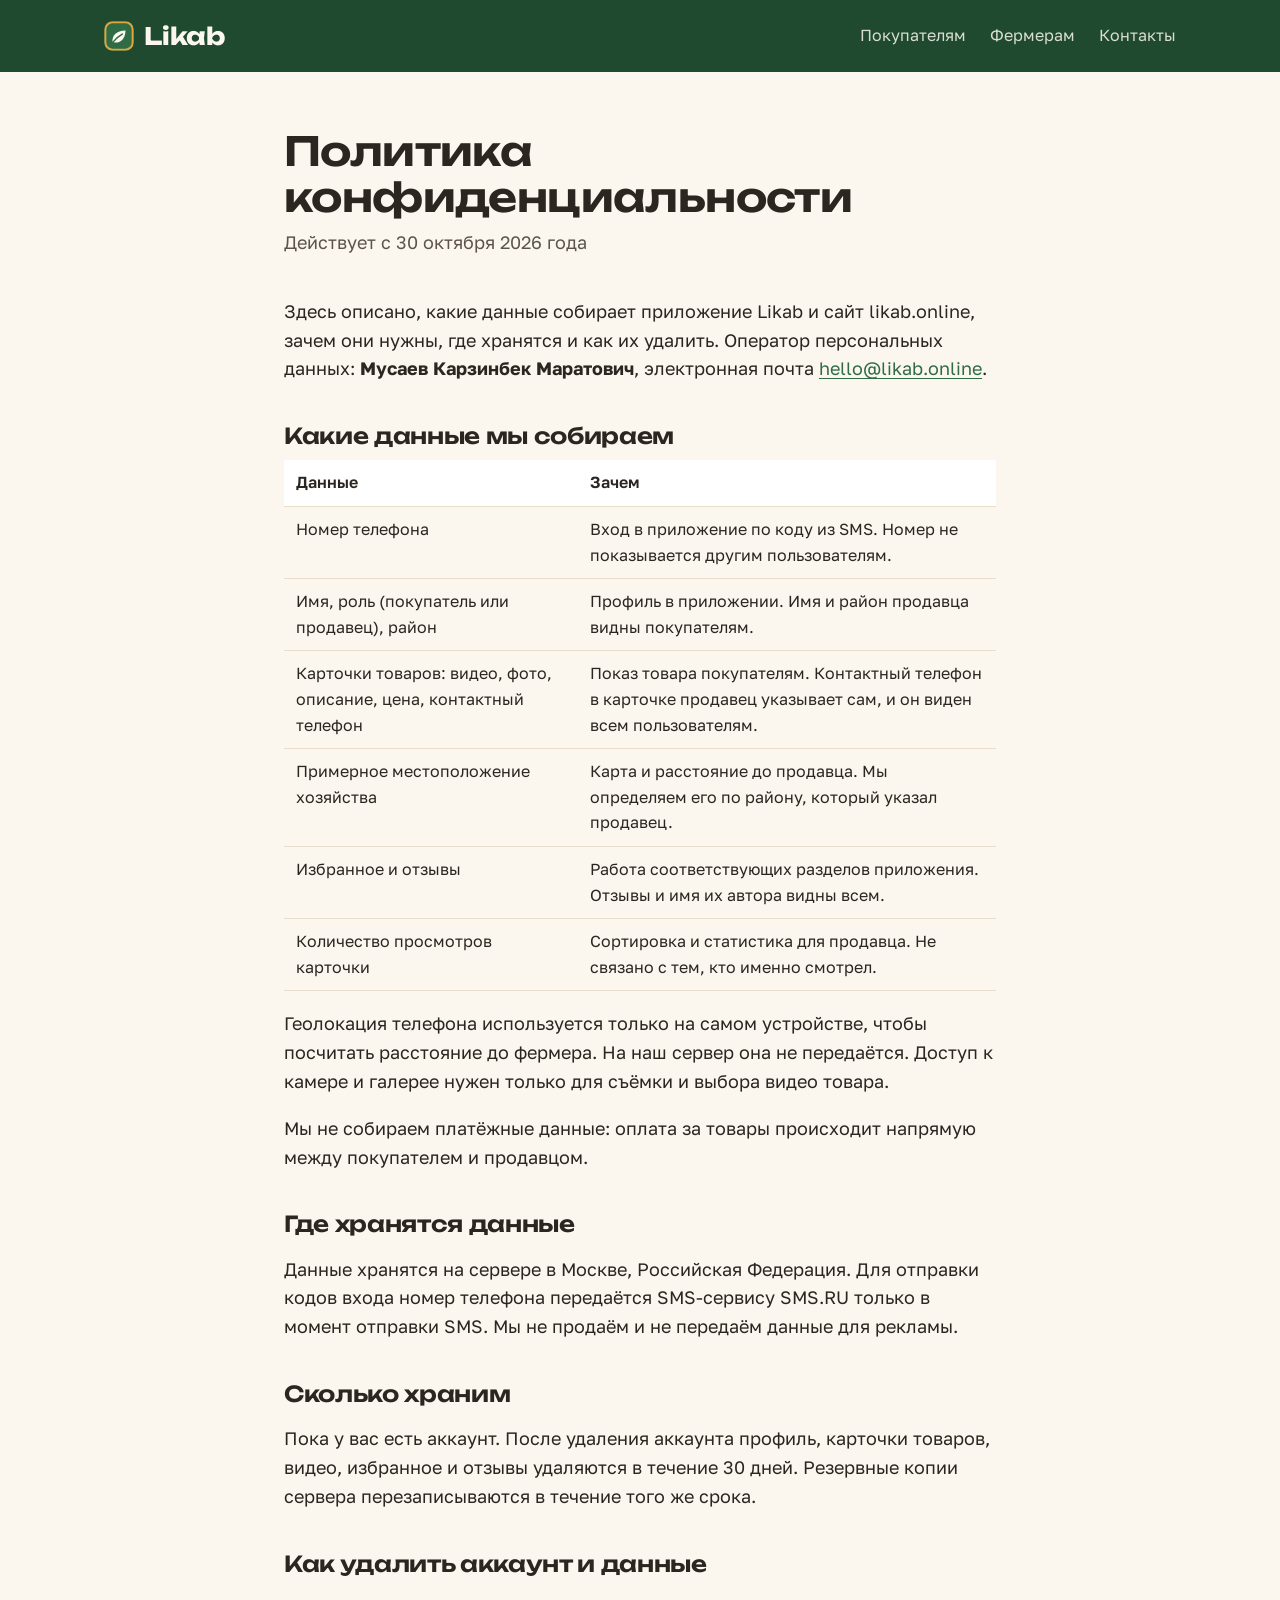
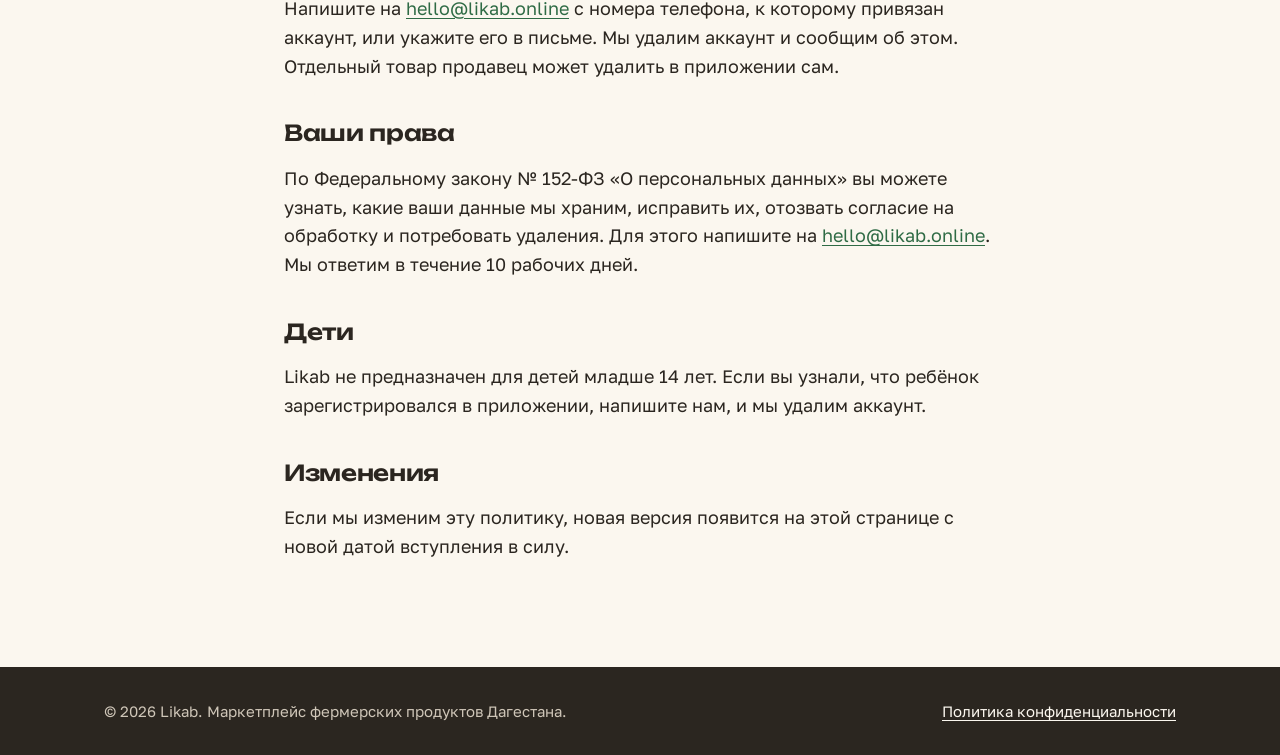
==== privacy.html @ 3a9e5cb6 "Add files via upload" ====
<!doctype html>
<html lang="ru">
<head>
<meta charset="utf-8">
<meta name="viewport" content="width=device-width, initial-scale=1">
<link rel="icon" href="data:image/svg+xml,%3Csvg xmlns=%27http://www.w3.org/2000/svg%27 viewBox=%270 0 32 32%27%3E%3Crect width=%2732%27 height=%2732%27 rx=%279%27 fill=%27%232F6B45%27/%3E%3Cpath d=%27M9 21c0-6 4-10.5 14-11-0.5 9-5 13-11 13-1 0-2-.4-3-1.2%27 fill=%27%23FBF7EF%27/%3E%3C/svg%3E">
<link rel="preconnect" href="https://fonts.googleapis.com">
<link rel="preconnect" href="https://fonts.gstatic.com" crossorigin>
<link href="https://fonts.googleapis.com/css2?family=Golos+Text:wght@400;600;700&family=Unbounded:wght@600;700&display=swap" rel="stylesheet">
<link rel="stylesheet" href="/styles.css">
<title>Политика конфиденциальности — Likab</title>
<meta name="description" content="Какие данные собирает приложение Likab, зачем и как их удалить.">
</head>
<body>
<header class="top">
  <div class="wrap">
    <a class="wordmark" href="/"><svg viewBox="0 0 32 32" aria-hidden="true"><rect width="32" height="32" rx="9" fill="#2F6B45"/><rect x="1.5" y="1.5" width="29" height="29" rx="7.5" fill="none" stroke="#E3A63B" stroke-width="2"/><path d="M9 21c0-6 4-10.5 14-11-0.5 9-5 13-11 13-1 0-2-.4-3-1.2" fill="#FBF7EF"/><path d="M10 22c3-3.5 6-6 9.5-8" stroke="#2F6B45" stroke-width="1.6" fill="none" stroke-linecap="round"/></svg> Likab</a>
    <nav aria-label="Разделы">
      <a href="/#buyers" class="hide-sm">Покупателям</a>
      <a href="/#farmers">Фермерам</a>
      <a href="/#contacts">Контакты</a>
    </nav>
  </div>
</header>

<main class="doc">
  <div class="wrap">
    <h1>Политика конфиденциальности</h1>
    <p class="updated">Действует с 30 октября 2026 года</p>

    <p>Здесь описано, какие данные собирает приложение Likab и сайт likab.online, зачем они нужны, где хранятся и как их удалить. Оператор персональных данных: <b>Мусаев Карзинбек Маратович</b>, электронная почта <a href="mailto:hello@likab.online">hello@likab.online</a>.</p>

    <h2>Какие данные мы собираем</h2>
    <table>
      <tr><th>Данные</th><th>Зачем</th></tr>
      <tr><td>Номер телефона</td><td>Вход в приложение по коду из SMS. Номер не показывается другим пользователям.</td></tr>
      <tr><td>Имя, роль (покупатель или продавец), район</td><td>Профиль в приложении. Имя и район продавца видны покупателям.</td></tr>
      <tr><td>Карточки товаров: видео, фото, описание, цена, контактный телефон</td><td>Показ товара покупателям. Контактный телефон в карточке продавец указывает сам, и он виден всем пользователям.</td></tr>
      <tr><td>Примерное местоположение хозяйства</td><td>Карта и расстояние до продавца. Мы определяем его по району, который указал продавец.</td></tr>
      <tr><td>Избранное и отзывы</td><td>Работа соответствующих разделов приложения. Отзывы и имя их автора видны всем.</td></tr>
      <tr><td>Количество просмотров карточки</td><td>Сортировка и статистика для продавца. Не связано с тем, кто именно смотрел.</td></tr>
    </table>
    <p>Геолокация телефона используется только на самом устройстве, чтобы посчитать расстояние до фермера. На наш сервер она не передаётся. Доступ к камере и галерее нужен только для съёмки и выбора видео товара.</p>
    <p>Мы не собираем платёжные данные: оплата за товары происходит напрямую между покупателем и продавцом.</p>

    <h2>Где хранятся данные</h2>
    <p>Данные хранятся на сервере в Москве, Российская Федерация. Для отправки кодов входа номер телефона передаётся SMS-сервису SMS.RU только в момент отправки SMS. Мы не продаём и не передаём данные для рекламы.</p>

    <h2>Сколько храним</h2>
    <p>Пока у вас есть аккаунт. После удаления аккаунта профиль, карточки товаров, видео, избранное и отзывы удаляются в течение 30 дней. Резервные копии сервера перезаписываются в течение того же срока.</p>

    <h2>Как удалить аккаунт и данные</h2>
    <p>Напишите на <a href="mailto:hello@likab.online">hello@likab.online</a> с номера телефона, к которому привязан аккаунт, или укажите его в письме. Мы удалим аккаунт и сообщим об этом. Отдельный товар продавец может удалить в приложении сам.</p>

    <h2>Ваши права</h2>
    <p>По Федеральному закону № 152-ФЗ «О персональных данных» вы можете узнать, какие ваши данные мы храним, исправить их, отозвать согласие на обработку и потребовать удаления. Для этого напишите на <a href="mailto:hello@likab.online">hello@likab.online</a>. Мы ответим в течение 10 рабочих дней.</p>

    <h2>Дети</h2>
    <p>Likab не предназначен для детей младше 14 лет. Если вы узнали, что ребёнок зарегистрировался в приложении, напишите нам, и мы удалим аккаунт.</p>

    <h2>Изменения</h2>
    <p>Если мы изменим эту политику, новая версия появится на этой странице с новой датой вступления в силу.</p>
  </div>
</main>

<footer>
  <div class="wrap">
    <span>© 2026 Likab. Маркетплейс фермерских продуктов Дагестана.</span>
    <span><a href="/privacy.html">Политика конфиденциальности</a></span>
  </div>
</footer>
</body>
</html>
---- styles.css ----
:root {
  --green: #2F6B45;
  --green-deep: #1F4A30;
  --amber: #E3A63B;
  --milk: #FBF7EF;
  --ink: #2B2620;
  --ink-soft: #5C544A;
  --line: #E6DDCB;
  --white: #FFFFFF;
  --radius-lg: 28px;
  --radius-sm: 14px;
  --wrap: 1120px;
  --display: "Unbounded", "Golos Text", system-ui, sans-serif;
  --text: "Golos Text", system-ui, -apple-system, "Segoe UI", sans-serif;
}

* { box-sizing: border-box; }
html { -webkit-text-size-adjust: 100%; }
body {
  margin: 0;
  background: var(--milk);
  color: var(--ink);
  font-family: var(--text);
  font-size: 18px;
  line-height: 1.6;
}
img, svg { display: block; max-width: 100%; }
a { color: var(--green); text-underline-offset: 3px; }
a:focus-visible, .button:focus-visible {
  outline: 3px solid var(--amber);
  outline-offset: 3px;
  border-radius: 6px;
}

.wrap { width: 100%; max-width: var(--wrap); margin: 0 auto; padding: 0 24px; }

/* Шапка */
.top { background: var(--green-deep); color: var(--milk); }
.top .wrap {
  display: flex; align-items: center; justify-content: space-between;
  gap: 16px; min-height: 72px;
}
.wordmark {
  font-family: var(--display); font-weight: 700; font-size: 24px;
  color: var(--milk); text-decoration: none; letter-spacing: -0.01em;
  display: flex; align-items: center; gap: 10px;
}
.wordmark svg { width: 30px; height: 30px; }
.top nav { display: flex; gap: 24px; font-size: 16px; }
.top nav a { color: var(--milk); text-decoration: none; opacity: 0.85; }
.top nav a:hover { opacity: 1; text-decoration: underline; }

/* Первый экран */
.hero { background: var(--green-deep); color: var(--milk); position: relative; overflow: hidden; }
.hero .wrap {
  display: grid; grid-template-columns: 1.15fr 0.85fr; gap: 48px;
  align-items: center; padding-top: 56px; padding-bottom: 150px;
}
.hero h1 {
  font-family: var(--display); font-weight: 600;
  font-size: clamp(34px, 5.2vw, 60px); line-height: 1.08;
  letter-spacing: -0.02em; margin: 0 0 24px; max-width: 14ch;
}
.hero p { font-size: 20px; color: #DCE7DF; margin: 0 0 32px; max-width: 34em; }
.store {
  display: inline-flex; align-items: center; gap: 12px;
  background: var(--amber); color: var(--ink);
  padding: 14px 22px; border-radius: 999px; font-weight: 600; font-size: 17px;
}
.store svg { width: 22px; height: 22px; }
.hero small { display: block; margin-top: 14px; font-size: 15px; color: #B9CBBE; }

/* Карточка товара в рамке телефона */
.phone {
  justify-self: center; width: min(300px, 100%);
  background: var(--milk); color: var(--ink);
  border-radius: 40px; padding: 14px;
  box-shadow: 0 30px 60px -20px rgba(0, 0, 0, 0.45);
  position: relative; z-index: 1;
}
.phone .video {
  aspect-ratio: 4 / 5; border-radius: 28px;
  background: linear-gradient(160deg, #3E7C8C 0%, #1F4E5F 100%);
  position: relative; display: grid; place-items: center;
}
.phone .video .play {
  width: 64px; height: 64px; border-radius: 50%; background: rgba(255,255,255,0.92);
  display: grid; place-items: center;
}
.phone .video .play svg { width: 22px; height: 22px; margin-left: 4px; }
.phone .badge {
  position: absolute; top: 14px; left: 14px;
  background: var(--green); color: var(--white);
  font-size: 13px; font-weight: 600; padding: 5px 11px; border-radius: 999px;
}
.phone .time {
  position: absolute; top: 14px; right: 14px;
  background: rgba(0,0,0,0.45); color: var(--white);
  font-size: 13px; font-weight: 600; padding: 5px 10px; border-radius: 999px;
  font-variant-numeric: tabular-nums;
}
.phone .info { padding: 16px 8px 8px; }
.phone .title { font-weight: 700; font-size: 18px; line-height: 1.3; }
.phone .who { color: var(--ink-soft); font-size: 15px; }
.phone .row { display: flex; justify-content: space-between; align-items: baseline; margin-top: 8px; }
.phone .stars { font-size: 15px; }
.phone .stars b { color: var(--amber); }
.phone .price { color: var(--green); font-weight: 700; font-size: 18px; }

/* Горы у нижнего края первого экрана */
.ridge {
  position: absolute; left: 0; right: 0; bottom: -1px; width: 100%; height: 120px;
}

/* Секции */
section { padding: 88px 0; }
h2 {
  font-family: var(--display); font-weight: 600;
  font-size: clamp(26px, 3.4vw, 38px); line-height: 1.15;
  letter-spacing: -0.015em; margin: 0 0 16px; max-width: 22ch;
}
.lead { color: var(--ink-soft); max-width: 36em; margin: 0 0 48px; }

/* Покупателям: шаги */
.steps { list-style: none; margin: 0; padding: 0; display: grid; grid-template-columns: repeat(3, 1fr); gap: 40px; }
.steps li { border-top: 3px solid var(--green); padding-top: 20px; }
.steps .n {
  font-family: var(--display); font-weight: 700; font-size: 44px; line-height: 1;
  color: var(--amber); margin-bottom: 14px;
}
.steps h3 { font-size: 20px; margin: 0 0 8px; }
.steps p { margin: 0; color: var(--ink-soft); }

/* Фермерам */
.farmers { background: var(--white); border-top: 1px solid var(--line); border-bottom: 1px solid var(--line); }
.farmers .wrap { display: grid; grid-template-columns: 1fr 1fr; gap: 56px; align-items: start; }
.checks { list-style: none; margin: 0; padding: 0; }
.checks li {
  display: grid; grid-template-columns: 28px 1fr; gap: 14px;
  padding: 18px 0; border-bottom: 1px solid var(--line);
}
.checks li:first-child { padding-top: 0; }
.checks svg { width: 28px; height: 28px; }
.checks b { display: block; font-size: 18px; }
.checks span { color: var(--ink-soft); }
.verified {
  margin-top: 32px; padding: 24px; border-radius: var(--radius-sm);
  background: var(--milk); border-left: 5px solid var(--amber);
}
.verified b { display: block; margin-bottom: 4px; }

/* Контакты */
.contacts .wrap { display: grid; grid-template-columns: 1fr 1fr; gap: 56px; align-items: end; }
.mail {
  font-family: var(--display); font-weight: 600;
  font-size: clamp(22px, 3vw, 32px); word-break: break-word;
}

/* Подвал */
footer { background: var(--ink); color: #CFC6B8; font-size: 15px; padding: 32px 0; }
footer .wrap { display: flex; flex-wrap: wrap; justify-content: space-between; gap: 12px 24px; }
footer a { color: var(--milk); }

/* Страница политики */
.doc { padding: 56px 0 88px; }
.doc .wrap { max-width: 760px; }
.doc h1 {
  font-family: var(--display); font-weight: 600; font-size: clamp(28px, 4vw, 40px);
  line-height: 1.15; letter-spacing: -0.015em; margin: 0 0 8px;
}
.doc .updated { color: var(--ink-soft); margin: 0 0 40px; }
.doc h2 { font-size: 22px; margin: 40px 0 12px; max-width: none; }
.doc ul { padding-left: 1.2em; }
.doc li { margin-bottom: 6px; }
.doc table { width: 100%; border-collapse: collapse; font-size: 16px; margin: 8px 0 16px; }
.doc th, .doc td { text-align: left; vertical-align: top; padding: 10px 12px; border-bottom: 1px solid var(--line); }
.doc th { font-weight: 600; background: var(--white); }

/* Телефоны */
@media (max-width: 860px) {
  .hero .wrap { grid-template-columns: 1fr; padding-top: 32px; padding-bottom: 120px; gap: 40px; }
  .phone { width: min(280px, 100%); }
  .steps { grid-template-columns: 1fr; gap: 32px; }
  .farmers .wrap, .contacts .wrap { grid-template-columns: 1fr; gap: 32px; }
  section { padding: 64px 0; }
}
@media (max-width: 560px) {
  body { font-size: 17px; }
  .wrap { padding: 0 16px; }
  .top nav { gap: 16px; font-size: 15px; }
  .top nav .hide-sm { display: none; }
  .hero p { font-size: 18px; }
  .ridge { height: 80px; }
}
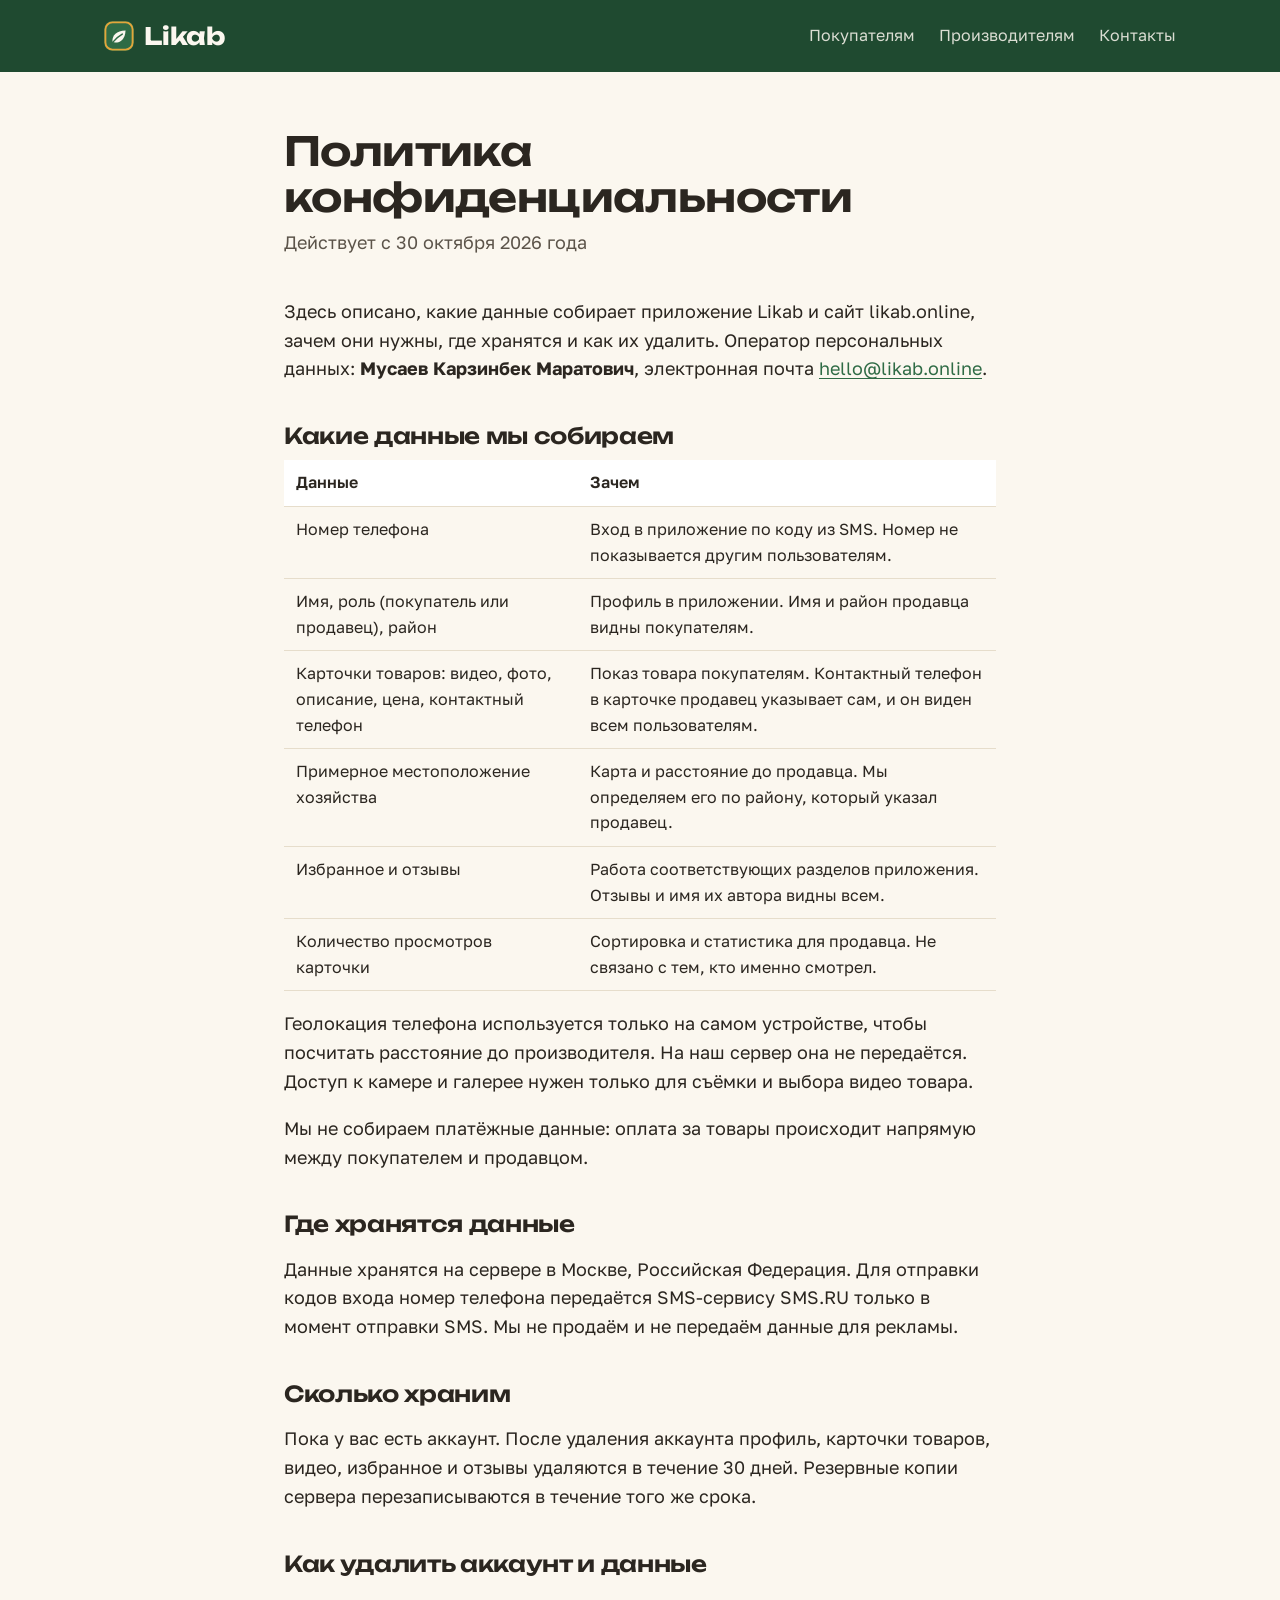
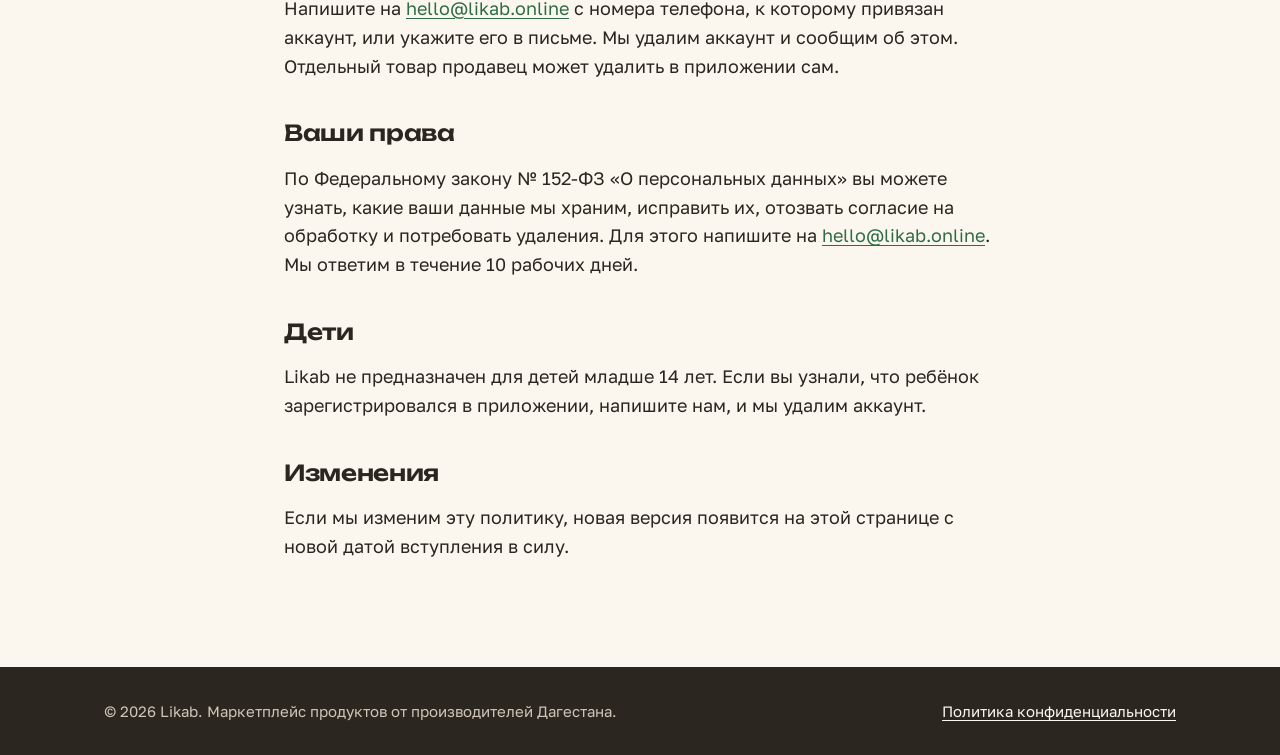
==== commit a5907d60: "Add files via upload" ====
--- a/privacy.html
+++ b/privacy.html
@@ -17,7 +17,7 @@
     <a class="wordmark" href="/"><svg viewBox="0 0 32 32" aria-hidden="true"><rect width="32" height="32" rx="9" fill="#2F6B45"/><rect x="1.5" y="1.5" width="29" height="29" rx="7.5" fill="none" stroke="#E3A63B" stroke-width="2"/><path d="M9 21c0-6 4-10.5 14-11-0.5 9-5 13-11 13-1 0-2-.4-3-1.2" fill="#FBF7EF"/><path d="M10 22c3-3.5 6-6 9.5-8" stroke="#2F6B45" stroke-width="1.6" fill="none" stroke-linecap="round"/></svg> Likab</a>
     <nav aria-label="Разделы">
       <a href="/#buyers" class="hide-sm">Покупателям</a>
-      <a href="/#farmers">Фермерам</a>
+      <a href="/#farmers">Производителям</a>
       <a href="/#contacts">Контакты</a>
     </nav>
   </div>
@@ -40,7 +40,7 @@
       <tr><td>Избранное и отзывы</td><td>Работа соответствующих разделов приложения. Отзывы и имя их автора видны всем.</td></tr>
       <tr><td>Количество просмотров карточки</td><td>Сортировка и статистика для продавца. Не связано с тем, кто именно смотрел.</td></tr>
     </table>
-    <p>Геолокация телефона используется только на самом устройстве, чтобы посчитать расстояние до фермера. На наш сервер она не передаётся. Доступ к камере и галерее нужен только для съёмки и выбора видео товара.</p>
+    <p>Геолокация телефона используется только на самом устройстве, чтобы посчитать расстояние до производителя. На наш сервер она не передаётся. Доступ к камере и галерее нужен только для съёмки и выбора видео товара.</p>
     <p>Мы не собираем платёжные данные: оплата за товары происходит напрямую между покупателем и продавцом.</p>
 
     <h2>Где хранятся данные</h2>
@@ -65,7 +65,7 @@
 
 <footer>
   <div class="wrap">
-    <span>© 2026 Likab. Маркетплейс фермерских продуктов Дагестана.</span>
+    <span>© 2026 Likab. Маркетплейс продуктов от производителей Дагестана.</span>
     <span><a href="/privacy.html">Политика конфиденциальности</a></span>
   </div>
 </footer>
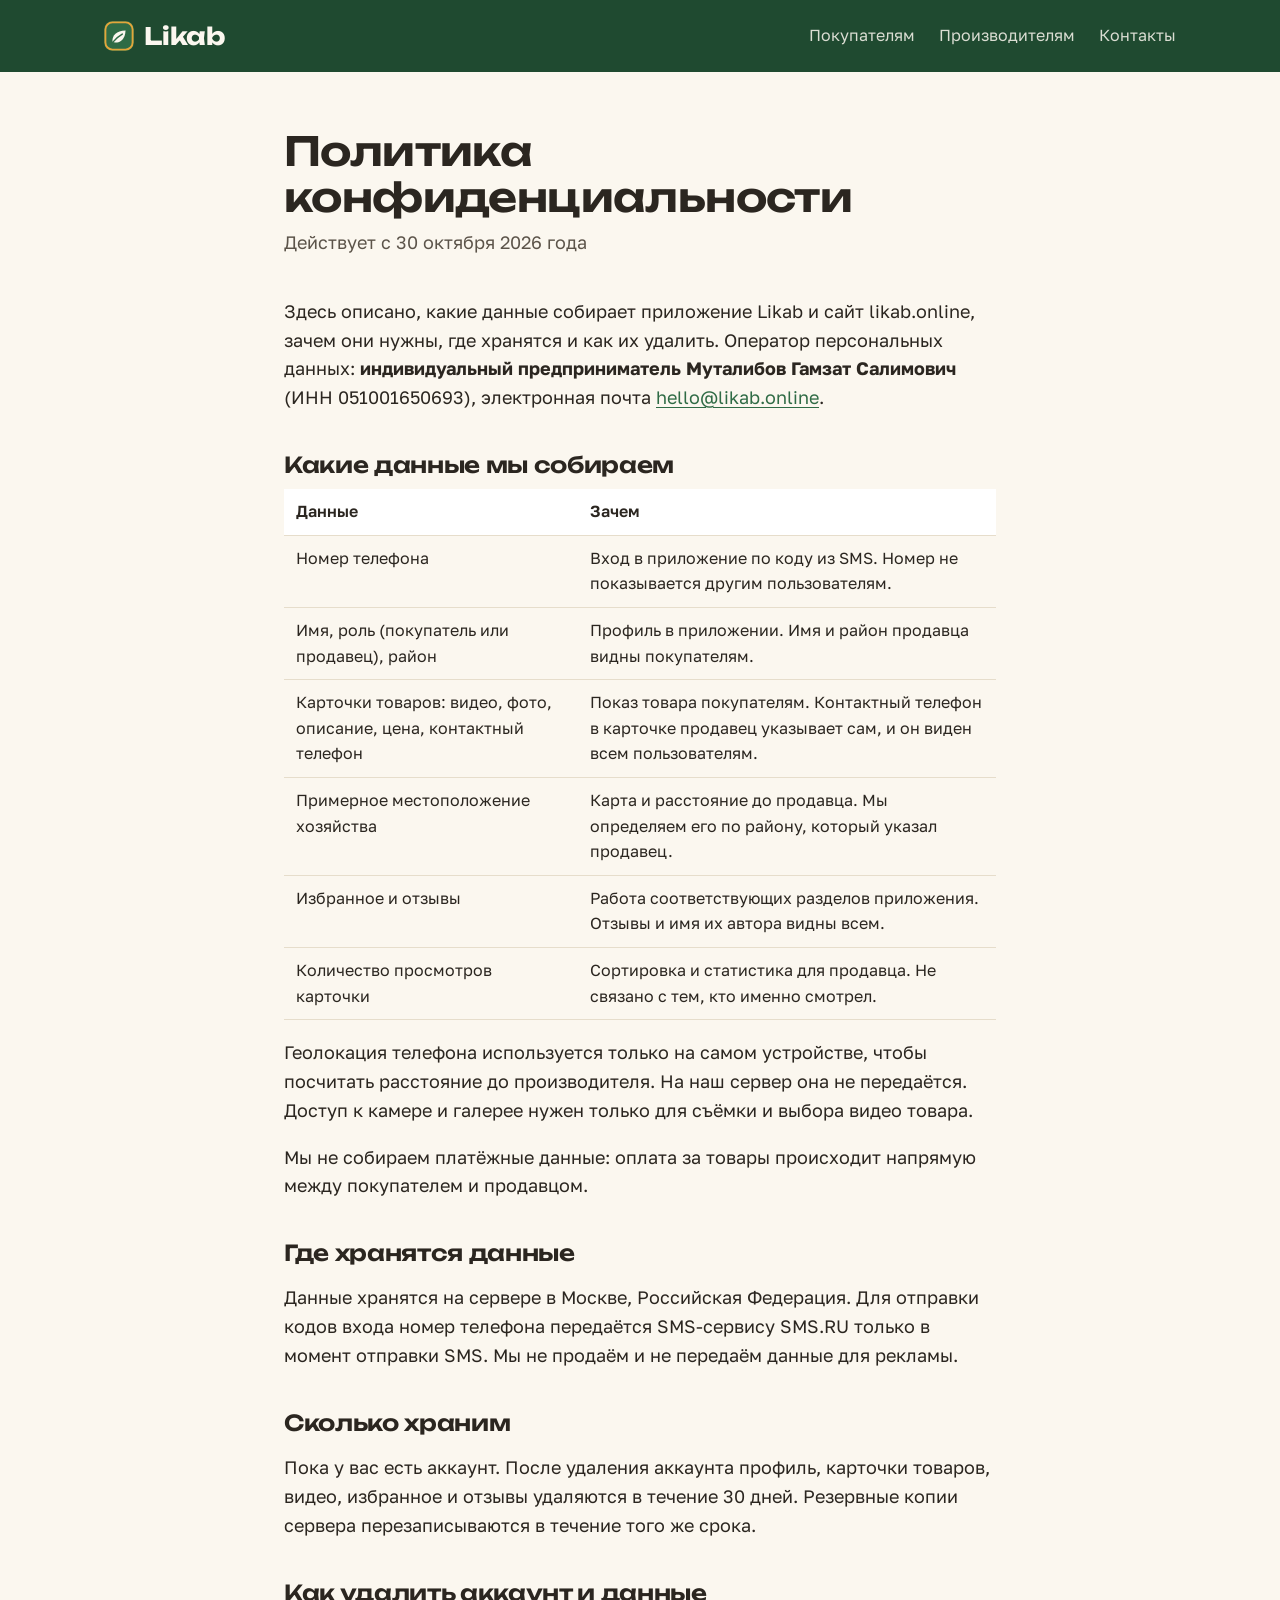
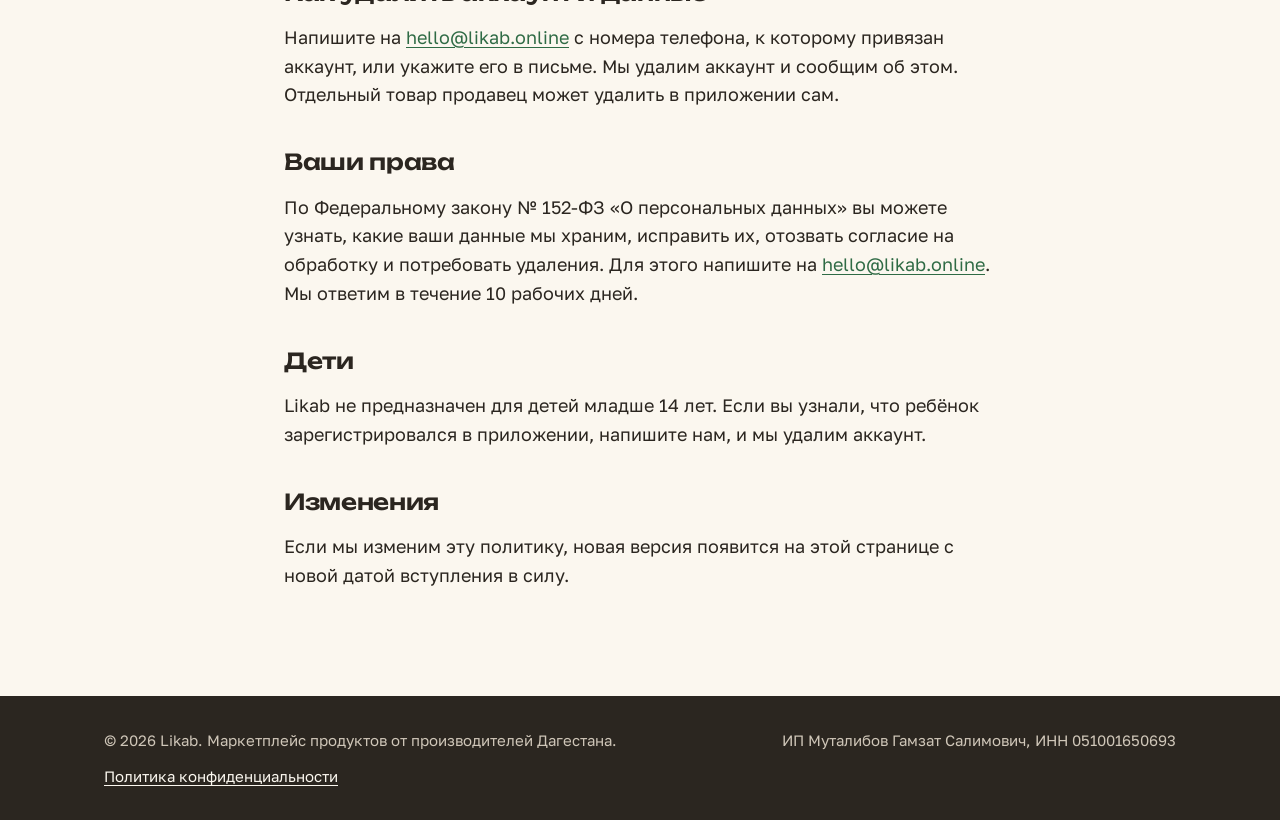
==== commit 86d48e51: "Add files via upload" ====
--- a/privacy.html
+++ b/privacy.html
@@ -28,7 +28,7 @@
     <h1>Политика конфиденциальности</h1>
     <p class="updated">Действует с 30 октября 2026 года</p>
 
-    <p>Здесь описано, какие данные собирает приложение Likab и сайт likab.online, зачем они нужны, где хранятся и как их удалить. Оператор персональных данных: <b>Мусаев Карзинбек Маратович</b>, электронная почта <a href="mailto:hello@likab.online">hello@likab.online</a>.</p>
+    <p>Здесь описано, какие данные собирает приложение Likab и сайт likab.online, зачем они нужны, где хранятся и как их удалить. Оператор персональных данных: <b>индивидуальный предприниматель Муталибов Гамзат Салимович</b> (ИНН 051001650693), электронная почта <a href="mailto:hello@likab.online">hello@likab.online</a>.</p>
 
     <h2>Какие данные мы собираем</h2>
     <table>
@@ -66,6 +66,7 @@
 <footer>
   <div class="wrap">
     <span>© 2026 Likab. Маркетплейс продуктов от производителей Дагестана.</span>
+    <span>ИП Муталибов Гамзат Салимович, ИНН 051001650693</span>
     <span><a href="/privacy.html">Политика конфиденциальности</a></span>
   </div>
 </footer>
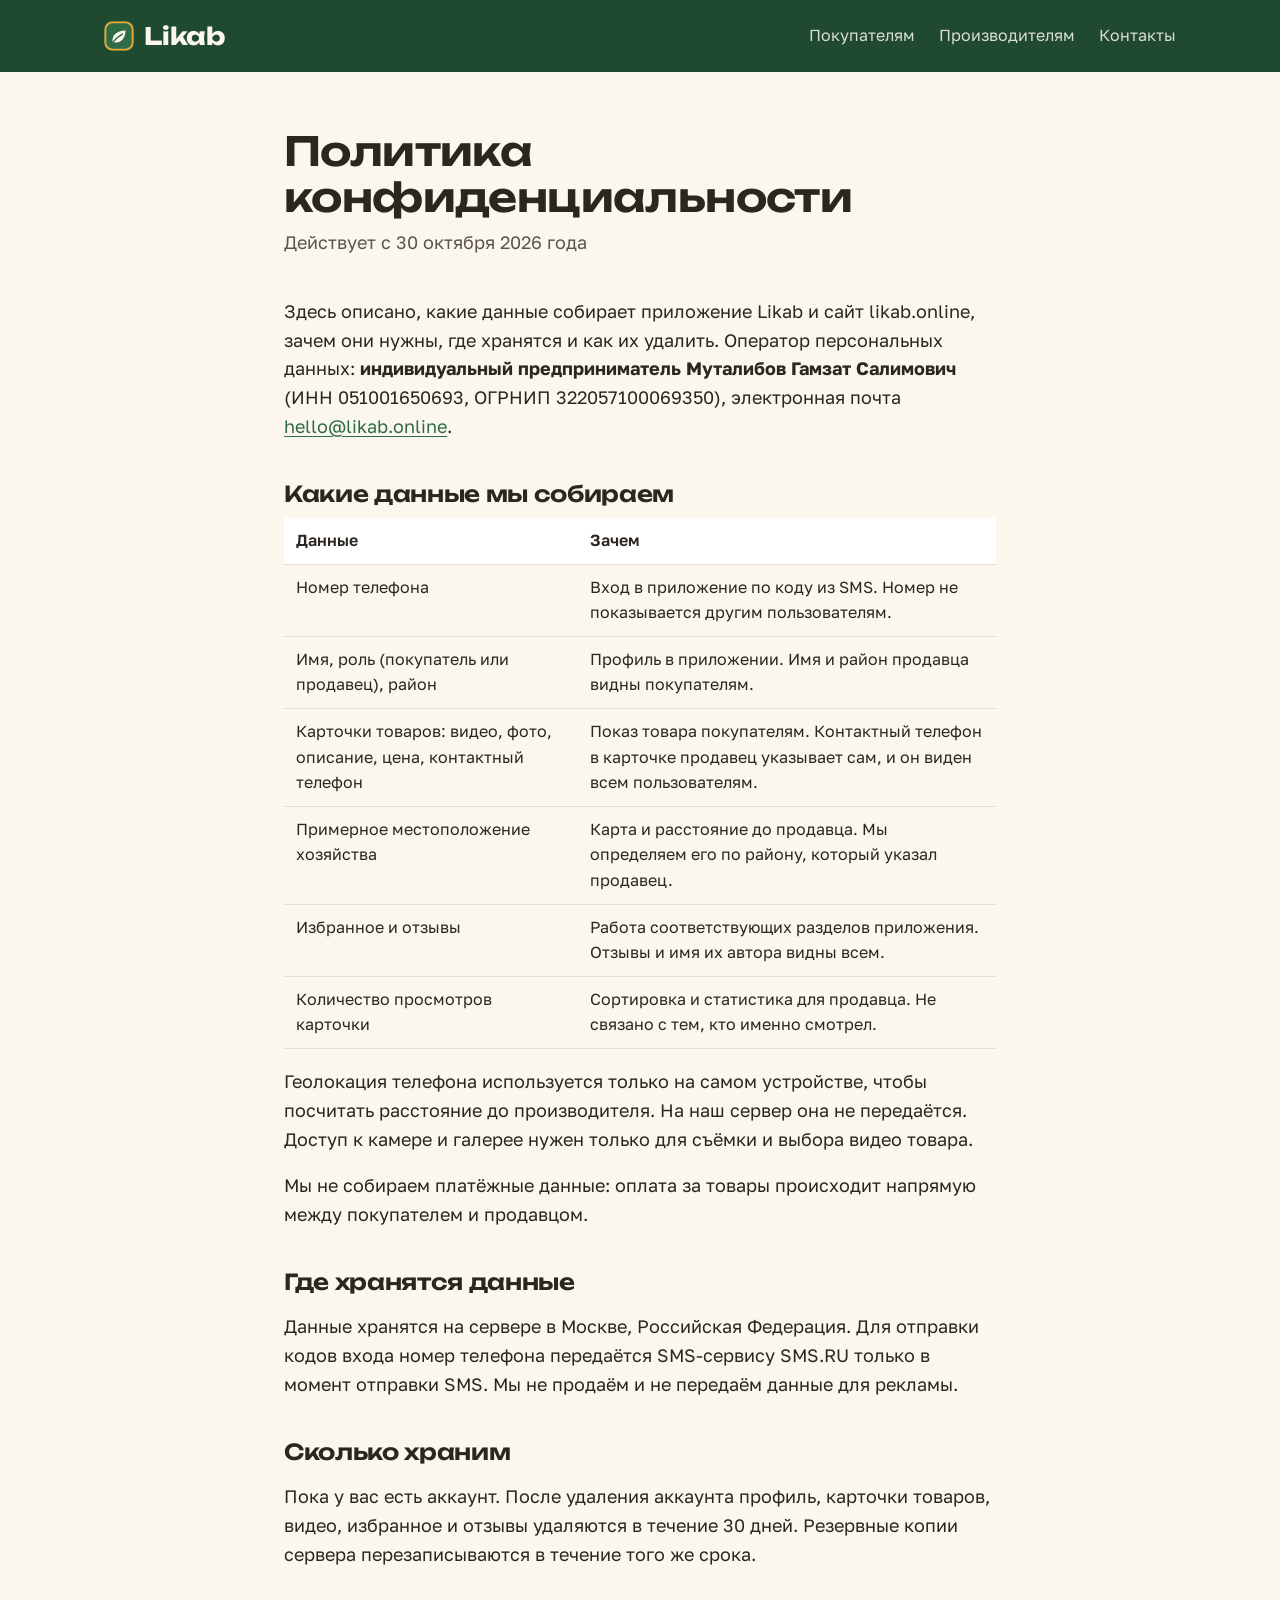
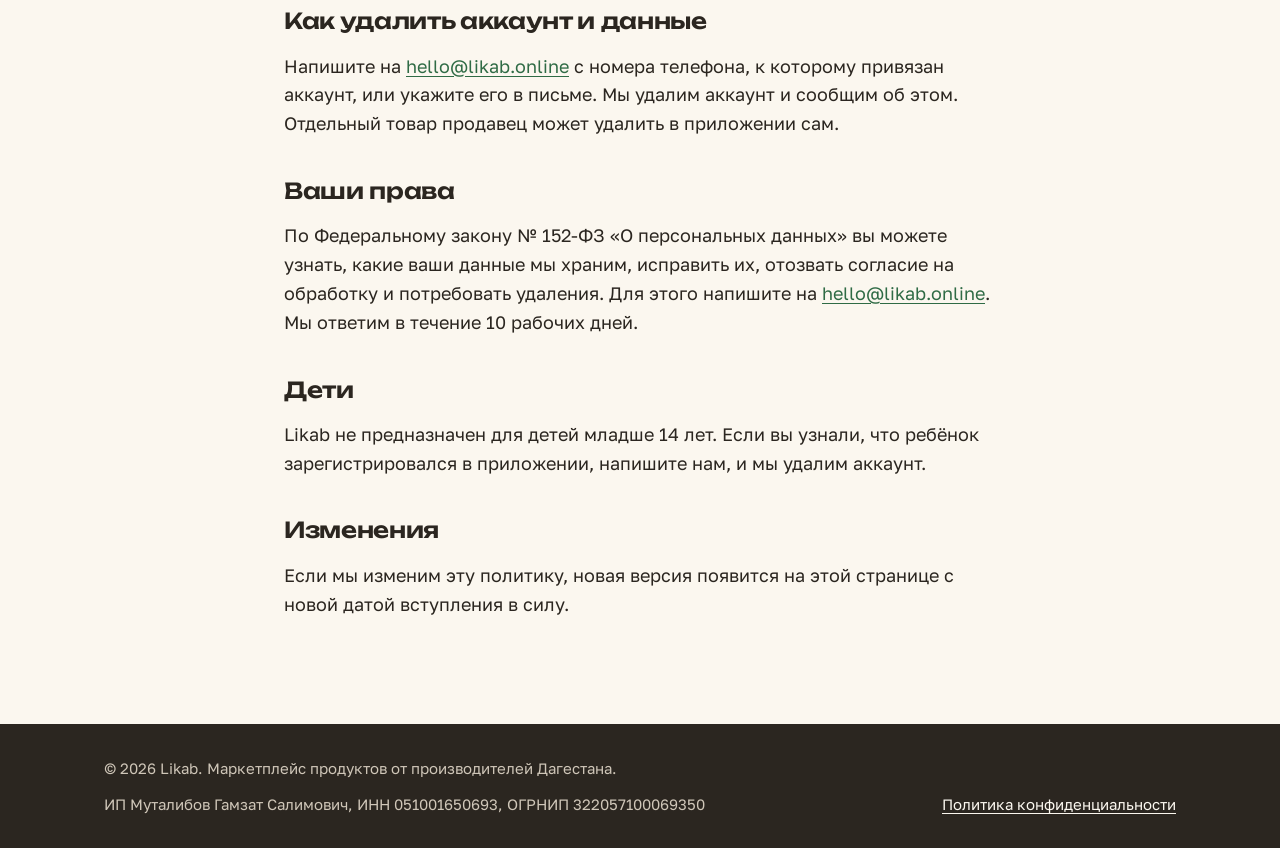
==== commit ad088f39: "Add files via upload" ====
--- a/privacy.html
+++ b/privacy.html
@@ -28,7 +28,7 @@
     <h1>Политика конфиденциальности</h1>
     <p class="updated">Действует с 30 октября 2026 года</p>
 
-    <p>Здесь описано, какие данные собирает приложение Likab и сайт likab.online, зачем они нужны, где хранятся и как их удалить. Оператор персональных данных: <b>индивидуальный предприниматель Муталибов Гамзат Салимович</b> (ИНН 051001650693), электронная почта <a href="mailto:hello@likab.online">hello@likab.online</a>.</p>
+    <p>Здесь описано, какие данные собирает приложение Likab и сайт likab.online, зачем они нужны, где хранятся и как их удалить. Оператор персональных данных: <b>индивидуальный предприниматель Муталибов Гамзат Салимович</b> (ИНН 051001650693, ОГРНИП 322057100069350), электронная почта <a href="mailto:hello@likab.online">hello@likab.online</a>.</p>
 
     <h2>Какие данные мы собираем</h2>
     <table>
@@ -66,7 +66,7 @@
 <footer>
   <div class="wrap">
     <span>© 2026 Likab. Маркетплейс продуктов от производителей Дагестана.</span>
-    <span>ИП Муталибов Гамзат Салимович, ИНН 051001650693</span>
+    <span>ИП Муталибов Гамзат Салимович, ИНН 051001650693, ОГРНИП 322057100069350</span>
     <span><a href="/privacy.html">Политика конфиденциальности</a></span>
   </div>
 </footer>
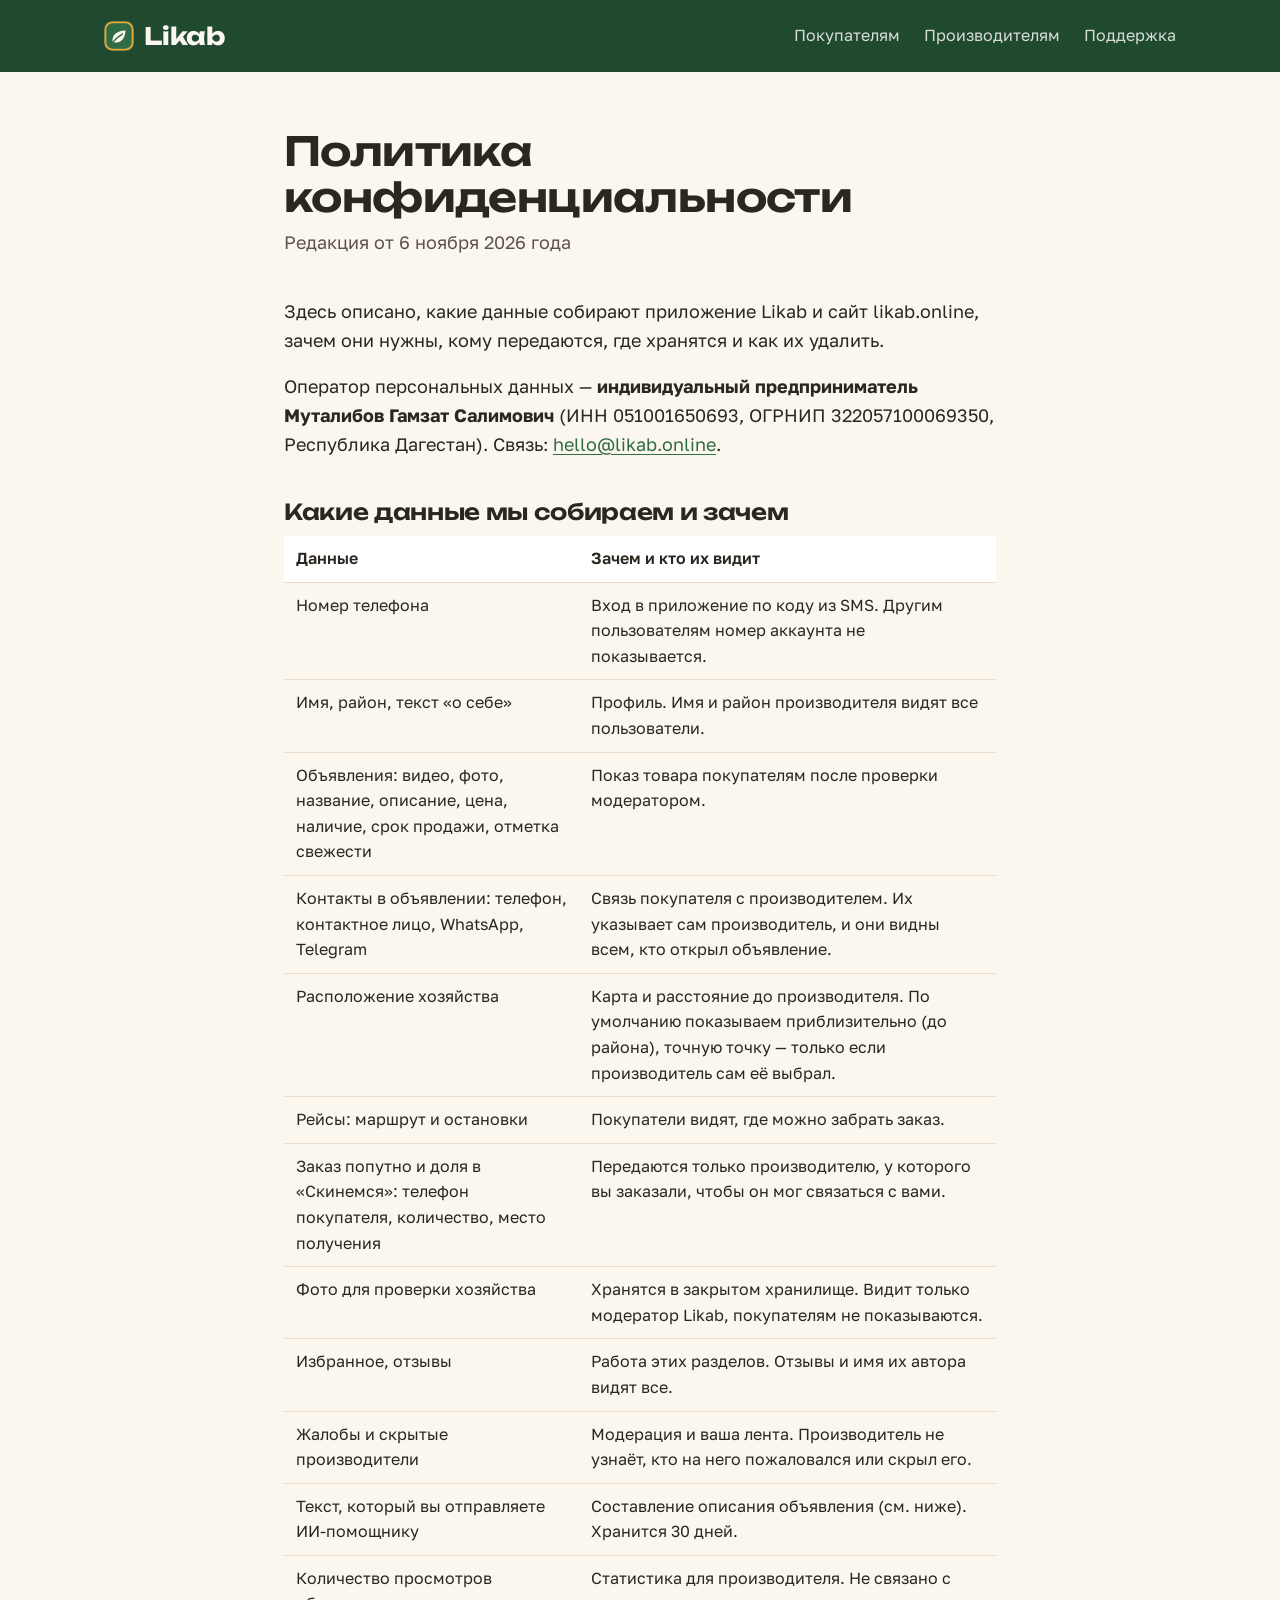
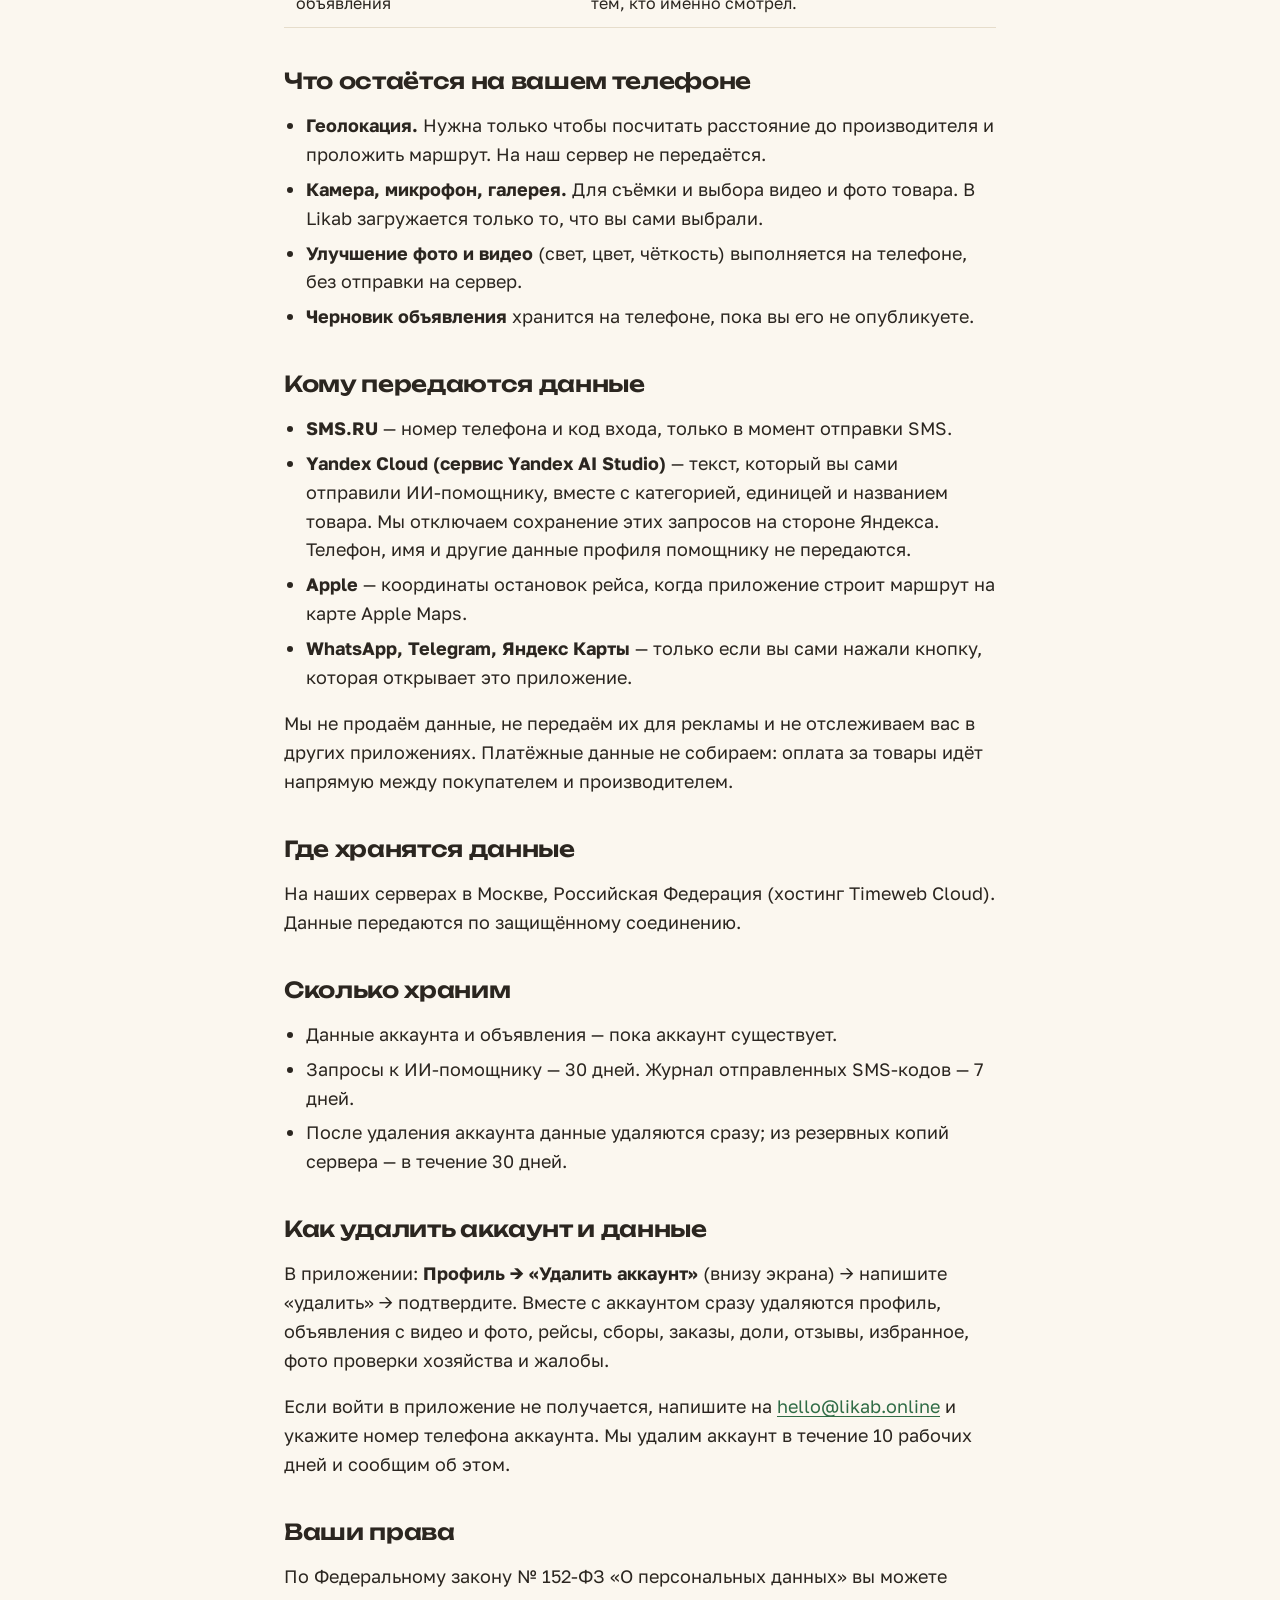
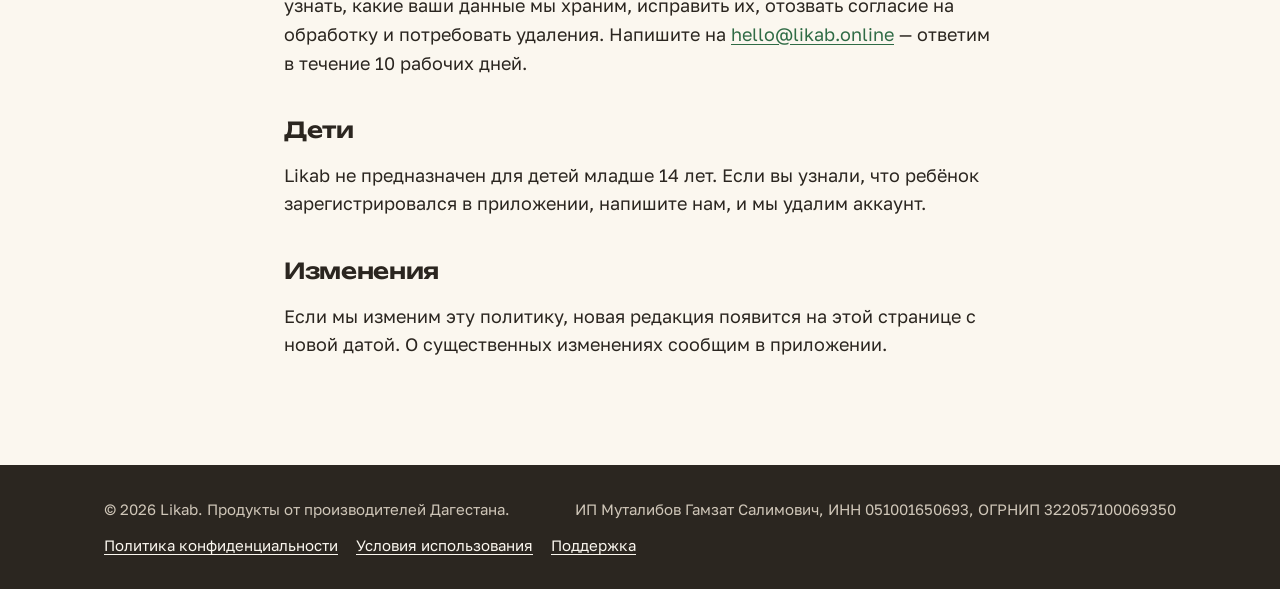
==== commit 9748c82d: "Add files via upload" ====
--- a/privacy.html
+++ b/privacy.html
@@ -9,7 +9,7 @@
 <link href="https://fonts.googleapis.com/css2?family=Golos+Text:wght@400;600;700&family=Unbounded:wght@600;700&display=swap" rel="stylesheet">
 <link rel="stylesheet" href="/styles.css">
 <title>Политика конфиденциальности — Likab</title>
-<meta name="description" content="Какие данные собирает приложение Likab, зачем и как их удалить.">
+<meta name="description" content="Какие данные собирает приложение Likab, кому передаёт, где хранит и как удалить аккаунт.">
 </head>
 <body>
 <header class="top">
@@ -18,7 +18,7 @@
     <nav aria-label="Разделы">
       <a href="/#buyers" class="hide-sm">Покупателям</a>
       <a href="/#farmers">Производителям</a>
-      <a href="/#contacts">Контакты</a>
+      <a href="/support.html">Поддержка</a>
     </nav>
   </div>
 </header>
@@ -26,48 +26,75 @@
 <main class="doc">
   <div class="wrap">
     <h1>Политика конфиденциальности</h1>
-    <p class="updated">Действует с 30 октября 2026 года</p>
+    <p class="updated">Редакция от 6 ноября 2026 года</p>
 
-    <p>Здесь описано, какие данные собирает приложение Likab и сайт likab.online, зачем они нужны, где хранятся и как их удалить. Оператор персональных данных: <b>индивидуальный предприниматель Муталибов Гамзат Салимович</b> (ИНН 051001650693, ОГРНИП 322057100069350), электронная почта <a href="mailto:hello@likab.online">hello@likab.online</a>.</p>
+    <p>Здесь описано, какие данные собирают приложение Likab и сайт likab.online, зачем они нужны, кому передаются, где хранятся и как их удалить.</p>
+    <p>Оператор персональных данных — <b>индивидуальный предприниматель Муталибов Гамзат Салимович</b> (ИНН 051001650693, ОГРНИП 322057100069350, Республика Дагестан). Связь: <a href="mailto:hello@likab.online">hello@likab.online</a>.</p>
 
-    <h2>Какие данные мы собираем</h2>
+    <h2>Какие данные мы собираем и зачем</h2>
     <table>
-      <tr><th>Данные</th><th>Зачем</th></tr>
-      <tr><td>Номер телефона</td><td>Вход в приложение по коду из SMS. Номер не показывается другим пользователям.</td></tr>
-      <tr><td>Имя, роль (покупатель или продавец), район</td><td>Профиль в приложении. Имя и район продавца видны покупателям.</td></tr>
-      <tr><td>Карточки товаров: видео, фото, описание, цена, контактный телефон</td><td>Показ товара покупателям. Контактный телефон в карточке продавец указывает сам, и он виден всем пользователям.</td></tr>
-      <tr><td>Примерное местоположение хозяйства</td><td>Карта и расстояние до продавца. Мы определяем его по району, который указал продавец.</td></tr>
-      <tr><td>Избранное и отзывы</td><td>Работа соответствующих разделов приложения. Отзывы и имя их автора видны всем.</td></tr>
-      <tr><td>Количество просмотров карточки</td><td>Сортировка и статистика для продавца. Не связано с тем, кто именно смотрел.</td></tr>
+      <tr><th>Данные</th><th>Зачем и кто их видит</th></tr>
+      <tr><td>Номер телефона</td><td>Вход в приложение по коду из SMS. Другим пользователям номер аккаунта не показывается.</td></tr>
+      <tr><td>Имя, район, текст «о себе»</td><td>Профиль. Имя и район производителя видят все пользователи.</td></tr>
+      <tr><td>Объявления: видео, фото, название, описание, цена, наличие, срок продажи, отметка свежести</td><td>Показ товара покупателям после проверки модератором.</td></tr>
+      <tr><td>Контакты в объявлении: телефон, контактное лицо, WhatsApp, Telegram</td><td>Связь покупателя с производителем. Их указывает сам производитель, и они видны всем, кто открыл объявление.</td></tr>
+      <tr><td>Расположение хозяйства</td><td>Карта и расстояние до производителя. По умолчанию показываем приблизительно (до района), точную точку — только если производитель сам её выбрал.</td></tr>
+      <tr><td>Рейсы: маршрут и остановки</td><td>Покупатели видят, где можно забрать заказ.</td></tr>
+      <tr><td>Заказ попутно и доля в «Скинемся»: телефон покупателя, количество, место получения</td><td>Передаются только производителю, у которого вы заказали, чтобы он мог связаться с вами.</td></tr>
+      <tr><td>Фото для проверки хозяйства</td><td>Хранятся в закрытом хранилище. Видит только модератор Likab, покупателям не показываются.</td></tr>
+      <tr><td>Избранное, отзывы</td><td>Работа этих разделов. Отзывы и имя их автора видят все.</td></tr>
+      <tr><td>Жалобы и скрытые производители</td><td>Модерация и ваша лента. Производитель не узнаёт, кто на него пожаловался или скрыл его.</td></tr>
+      <tr><td>Текст, который вы отправляете ИИ-помощнику</td><td>Составление описания объявления (см. ниже). Хранится 30 дней.</td></tr>
+      <tr><td>Количество просмотров объявления</td><td>Статистика для производителя. Не связано с тем, кто именно смотрел.</td></tr>
     </table>
-    <p>Геолокация телефона используется только на самом устройстве, чтобы посчитать расстояние до производителя. На наш сервер она не передаётся. Доступ к камере и галерее нужен только для съёмки и выбора видео товара.</p>
-    <p>Мы не собираем платёжные данные: оплата за товары происходит напрямую между покупателем и продавцом.</p>
+
+    <h2>Что остаётся на вашем телефоне</h2>
+    <ul>
+      <li><b>Геолокация.</b> Нужна только чтобы посчитать расстояние до производителя и проложить маршрут. На наш сервер не передаётся.</li>
+      <li><b>Камера, микрофон, галерея.</b> Для съёмки и выбора видео и фото товара. В Likab загружается только то, что вы сами выбрали.</li>
+      <li><b>Улучшение фото и видео</b> (свет, цвет, чёткость) выполняется на телефоне, без отправки на сервер.</li>
+      <li><b>Черновик объявления</b> хранится на телефоне, пока вы его не опубликуете.</li>
+    </ul>
+
+    <h2>Кому передаются данные</h2>
+    <ul>
+      <li><b>SMS.RU</b> — номер телефона и код входа, только в момент отправки SMS.</li>
+      <li><b>Yandex Cloud (сервис Yandex AI Studio)</b> — текст, который вы сами отправили ИИ-помощнику, вместе с категорией, единицей и названием товара. Мы отключаем сохранение этих запросов на стороне Яндекса. Телефон, имя и другие данные профиля помощнику не передаются.</li>
+      <li><b>Apple</b> — координаты остановок рейса, когда приложение строит маршрут на карте Apple Maps.</li>
+      <li><b>WhatsApp, Telegram, Яндекс Карты</b> — только если вы сами нажали кнопку, которая открывает это приложение.</li>
+    </ul>
+    <p>Мы не продаём данные, не передаём их для рекламы и не отслеживаем вас в других приложениях. Платёжные данные не собираем: оплата за товары идёт напрямую между покупателем и производителем.</p>
 
     <h2>Где хранятся данные</h2>
-    <p>Данные хранятся на сервере в Москве, Российская Федерация. Для отправки кодов входа номер телефона передаётся SMS-сервису SMS.RU только в момент отправки SMS. Мы не продаём и не передаём данные для рекламы.</p>
+    <p>На наших серверах в Москве, Российская Федерация (хостинг Timeweb Cloud). Данные передаются по защищённому соединению.</p>
 
     <h2>Сколько храним</h2>
-    <p>Пока у вас есть аккаунт. После удаления аккаунта профиль, карточки товаров, видео, избранное и отзывы удаляются в течение 30 дней. Резервные копии сервера перезаписываются в течение того же срока.</p>
+    <ul>
+      <li>Данные аккаунта и объявления — пока аккаунт существует.</li>
+      <li>Запросы к ИИ-помощнику — 30 дней. Журнал отправленных SMS-кодов — 7 дней.</li>
+      <li>После удаления аккаунта данные удаляются сразу; из резервных копий сервера — в течение 30 дней.</li>
+    </ul>
 
-    <h2>Как удалить аккаунт и данные</h2>
-    <p>Напишите на <a href="mailto:hello@likab.online">hello@likab.online</a> с номера телефона, к которому привязан аккаунт, или укажите его в письме. Мы удалим аккаунт и сообщим об этом. Отдельный товар продавец может удалить в приложении сам.</p>
+    <h2 id="delete">Как удалить аккаунт и данные</h2>
+    <p>В приложении: <b>Профиль → «Удалить аккаунт»</b> (внизу экрана) → напишите «удалить» → подтвердите. Вместе с аккаунтом сразу удаляются профиль, объявления с видео и фото, рейсы, сборы, заказы, доли, отзывы, избранное, фото проверки хозяйства и жалобы.</p>
+    <p>Если войти в приложение не получается, напишите на <a href="mailto:hello@likab.online">hello@likab.online</a> и укажите номер телефона аккаунта. Мы удалим аккаунт в течение 10 рабочих дней и сообщим об этом.</p>
 
     <h2>Ваши права</h2>
-    <p>По Федеральному закону № 152-ФЗ «О персональных данных» вы можете узнать, какие ваши данные мы храним, исправить их, отозвать согласие на обработку и потребовать удаления. Для этого напишите на <a href="mailto:hello@likab.online">hello@likab.online</a>. Мы ответим в течение 10 рабочих дней.</p>
+    <p>По Федеральному закону № 152-ФЗ «О персональных данных» вы можете узнать, какие ваши данные мы храним, исправить их, отозвать согласие на обработку и потребовать удаления. Напишите на <a href="mailto:hello@likab.online">hello@likab.online</a> — ответим в течение 10 рабочих дней.</p>
 
     <h2>Дети</h2>
     <p>Likab не предназначен для детей младше 14 лет. Если вы узнали, что ребёнок зарегистрировался в приложении, напишите нам, и мы удалим аккаунт.</p>
 
     <h2>Изменения</h2>
-    <p>Если мы изменим эту политику, новая версия появится на этой странице с новой датой вступления в силу.</p>
+    <p>Если мы изменим эту политику, новая редакция появится на этой странице с новой датой. О существенных изменениях сообщим в приложении.</p>
   </div>
 </main>
 
 <footer>
   <div class="wrap">
-    <span>© 2026 Likab. Маркетплейс продуктов от производителей Дагестана.</span>
+    <span>© 2026 Likab. Продукты от производителей Дагестана.</span>
     <span>ИП Муталибов Гамзат Салимович, ИНН 051001650693, ОГРНИП 322057100069350</span>
-    <span><a href="/privacy.html">Политика конфиденциальности</a></span>
+    <span class="links"><a href="/privacy.html">Политика конфиденциальности</a> <a href="/terms.html">Условия использования</a> <a href="/support.html">Поддержка</a></span>
   </div>
 </footer>
 </body>
--- a/styles.css
+++ b/styles.css
@@ -176,12 +176,40 @@
 .doc th, .doc td { text-align: left; vertical-align: top; padding: 10px 12px; border-bottom: 1px solid var(--line); }
 .doc th { font-weight: 600; background: var(--white); }
 
+/* Возможности */
+.features { padding-top: 0; }
+.features .grid { display: grid; grid-template-columns: repeat(2, 1fr); gap: 20px; }
+.features article {
+  background: var(--white); border: 1px solid var(--line); border-radius: var(--radius-sm);
+  padding: 24px 24px 20px; border-top: 4px solid var(--amber);
+}
+.features h3 { font-size: 20px; margin: 0 0 8px; }
+.features p { margin: 0; color: var(--ink-soft); }
+
+/* Вопросы и ответы */
+.faq { border-top: 1px solid var(--line); }
+.faq details { border-bottom: 1px solid var(--line); }
+.faq summary {
+  cursor: pointer; list-style: none; padding: 16px 32px 16px 0; font-weight: 600;
+  position: relative;
+}
+.faq summary::-webkit-details-marker { display: none; }
+.faq summary::after {
+  content: "+"; position: absolute; right: 4px; top: 12px;
+  font-size: 24px; color: var(--green); font-weight: 400;
+}
+.faq details[open] summary::after { content: "–"; }
+.faq details > div { padding: 0 0 18px; color: var(--ink-soft); }
+
+footer .links { display: flex; flex-wrap: wrap; gap: 6px 18px; }
+
 /* Телефоны */
 @media (max-width: 860px) {
   .hero .wrap { grid-template-columns: 1fr; padding-top: 32px; padding-bottom: 120px; gap: 40px; }
   .phone { width: min(280px, 100%); }
   .steps { grid-template-columns: 1fr; gap: 32px; }
   .farmers .wrap, .contacts .wrap { grid-template-columns: 1fr; gap: 32px; }
+  .features .grid { grid-template-columns: 1fr; }
   section { padding: 64px 0; }
 }
 @media (max-width: 560px) {
